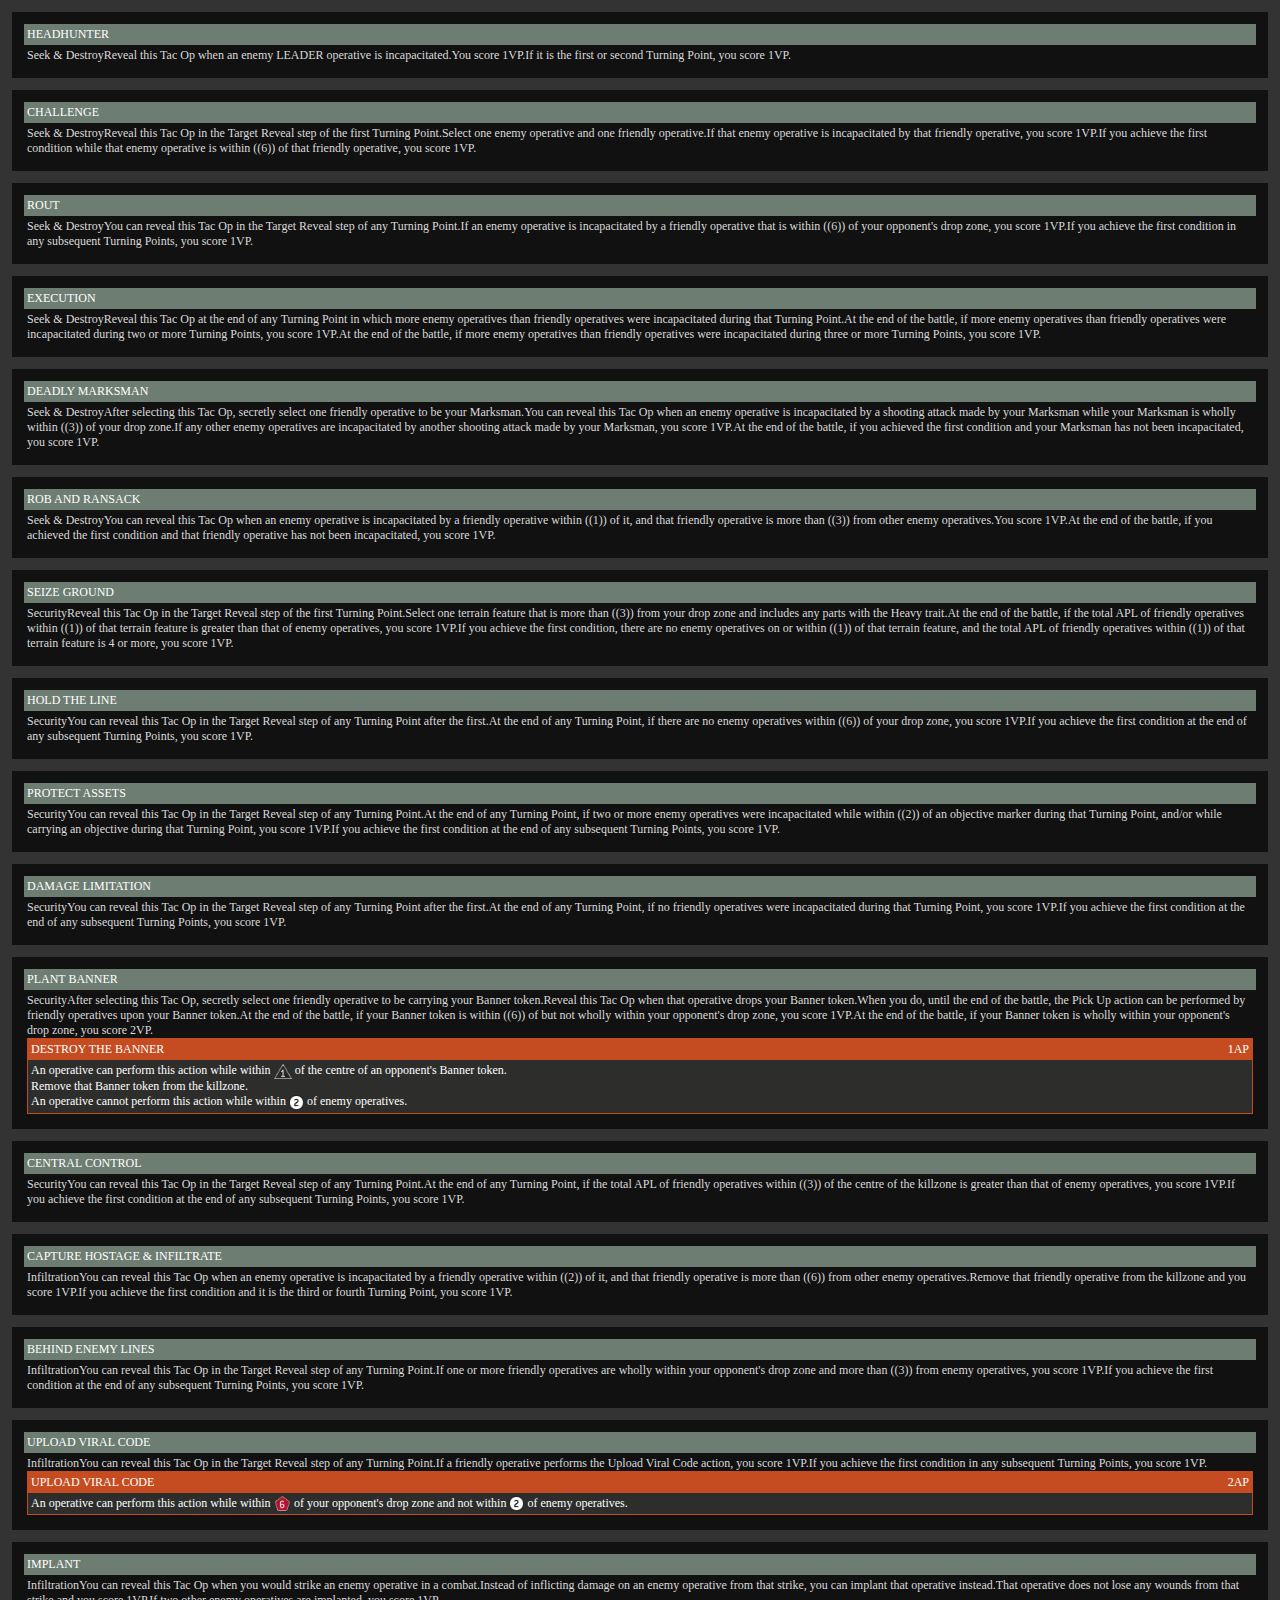
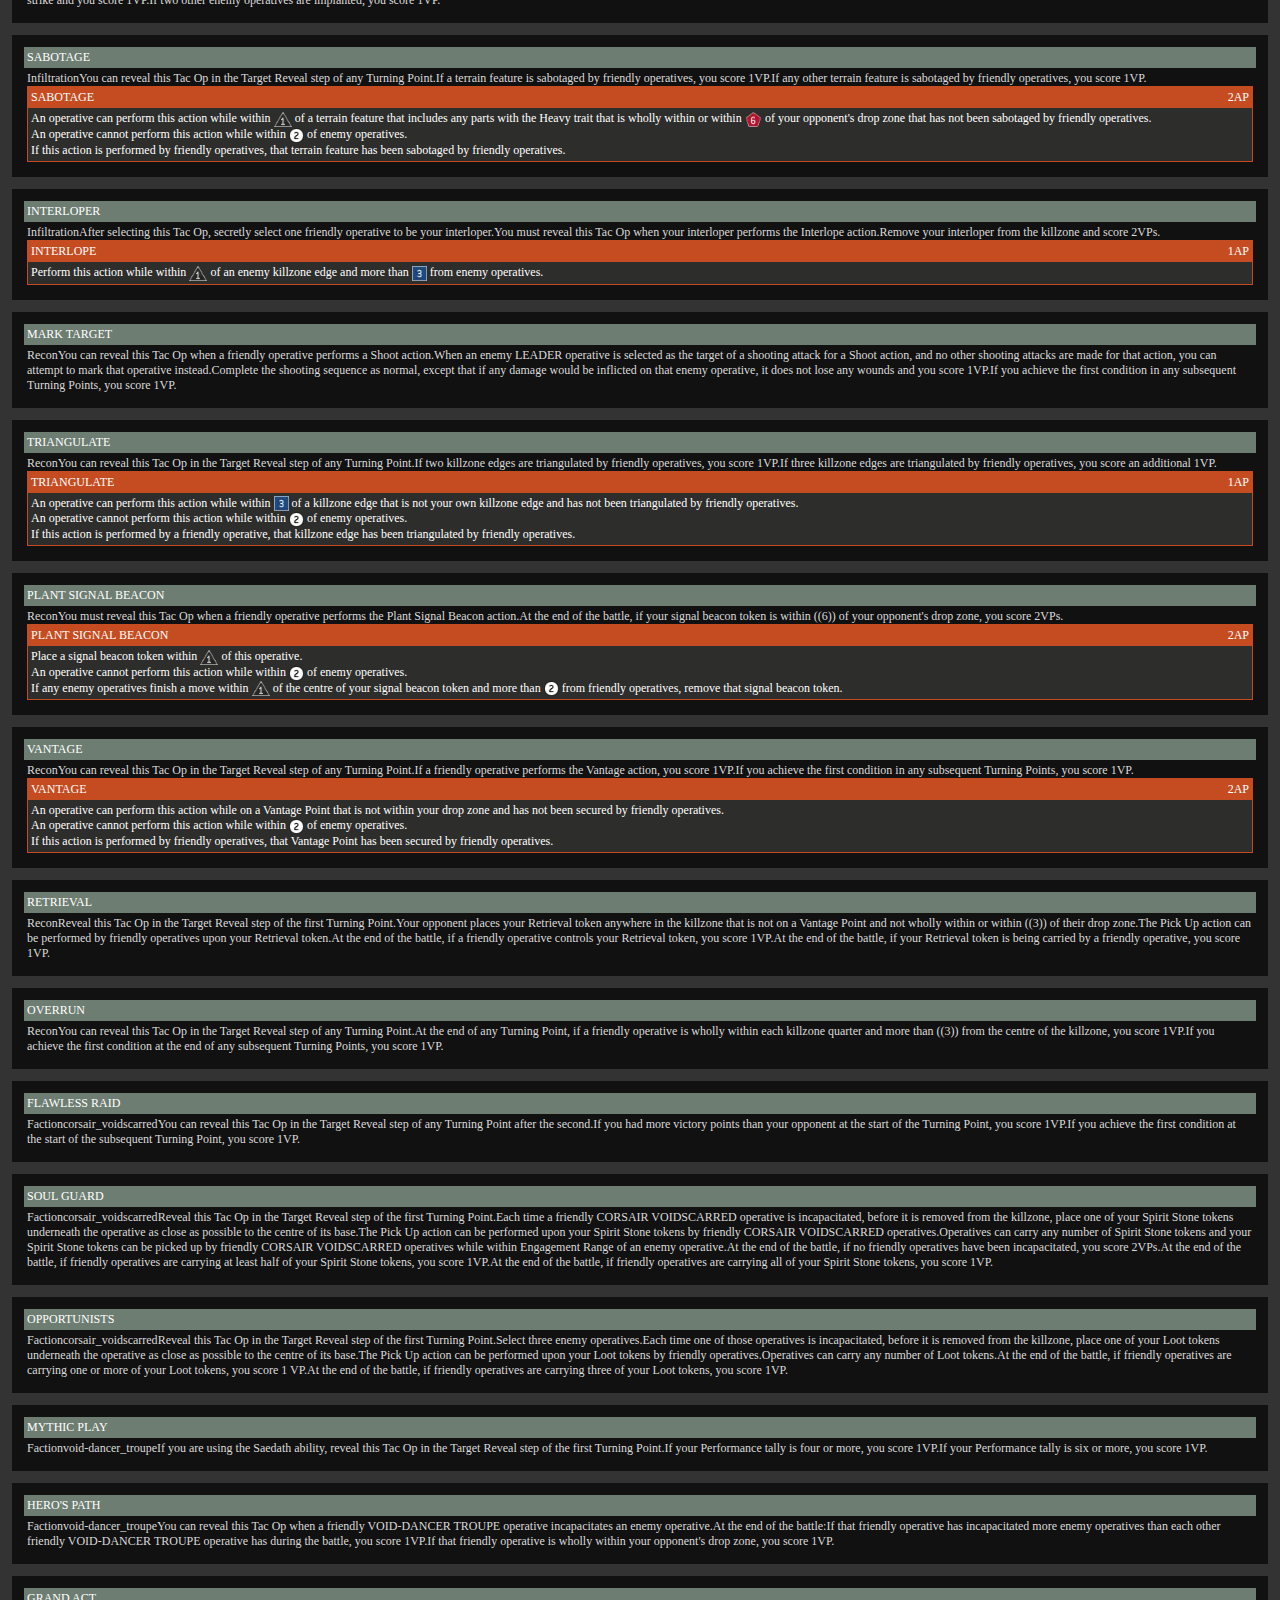
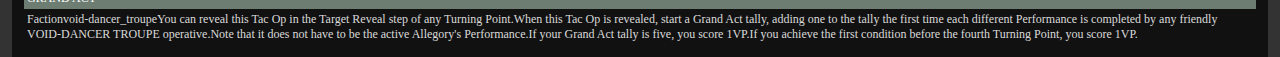
==== tacops.html @ bc1f121e "tacop 1.0.1" ====
<!DOCTYPE html>
<html>
<head>
    <meta http-equiv="Pragma" content="no-cache" />
    <meta http-equiv="Cache-Control" content="no-cache" />
    <meta charset="UTF-8" />
    <meta name="viewport" content="width=device-width, initial-scale=1.0" />
    <meta name="author" content="Enrico Beccalli" />
    <meta property="title" content="Kill Team - TacOps" />
    <meta property="description" content="" />
    <!-- Open Graph -->
    <meta property="og:type" content="website" />
    <meta property="og:url" content="https://haimirikja.altervista.org/killteam/tacops/" />
    <meta property="og:title" content="Kill Team - TacOps" />
    <meta property="og:description" content="" />
    <meta property="og:image" content="assets/image/kill-team-banner.png" />
    <!-- Twitter -->
    <meta property="twitter:card" content="summary" />
    <meta property="twitter:url" content="https://haimirikja.altervista.org/killteam/tacops/" />
    <meta property="twitter:title" content="Kill Team - TacOps" />
    <meta property="twitter:description" content="" />
    <meta property="twitter:image" content="assets/image/kill-team-banner.png" />
    <title>KILL TEAM - TACOPS</title>
    <link rel="icon" type="image/png" href="assets/image/kill-team.png" sizes="256x256" />
    <link rel="stylesheet" type="text/css" href="style/main.css" />
    <link rel="stylesheet" type="text/css" href="style/tacops.css" />
    <script src="assets/data/tacops.json"></script>
    <script type="application/javascript" src="script/utils.js"></script>
    <script type="application/javascript" src="script/tacop.js"></script>
    <script type="application/javascript" src="script/action.js"></script>
    <script type="application/javascript" src="script/tacops.js"></script>
</head>
<body>
    <div id="Content"></div>
</body>
</html>
---- style/main.css ----
:root{
    --black: #000000;
    --white: #ffffff;
    --orange: #c54c21;
    --blue: #184a96;
    --gray: #b4bbb4;
    --light-gray: #dee2e1;
    --dark-gray: #515a5c;
    --mid-gray: #676767;
    --font: #dadada;
    --icon-size: 48px;
    --icon-size-small: 32px;
}
:root{
    --faction-generic: url('../assets/faction/generic.png');
    --faction-aeldari: url('../assets/faction/aeldari.png');
    --faction-chaos: url('../assets/faction/chaos.png');
    --faction-genestealer: url('../assets/faction/genestealer_cults.png');
    --faction-imperium: url('../assets/faction/imperium.png');
    --faction-necron: url('../assets/faction/necron.png');
    --faction-ork: url('../assets/faction/ork.png');
    --faction-spacemarines: url('../assets/faction/spacemarines.png');
    --faction-tau: url('../assets/faction/tau.png');
    --faction-tyranid: url('../assets/faction/tyranid.png');
    --faction-votann: url('../assets/faction/votann.png');
    --d6-0: url('../assets/image/d6-0.png');
    --d6-1: url('../assets/image/d6-1.png');
    --d6-2: url('../assets/image/d6-2.png');
    --d6-3: url('../assets/image/d6-3.png');
    --d6-4: url('../assets/image/d6-4.png');
    --d6-5: url('../assets/image/d6-5.png');
    --d6-6: url('../assets/image/d6-6.png');
}
*,*::before,*::after{box-sizing:border-box;min-width:0;}
html {
    font-family: 'Verdana','sans-serif';
    font-size: 12px;
    width: 100%;
    height: 100%;
}
body {
    width: 100%;
    height: 100%;
    margin: 0;
}
table{width:100%;border-collapse:collapse;}
a{text-decoration-style:dotted;color:inherit;}
input,select{font-family:inherit;}

.rotate-cw-90 {
    rotate: 90deg;
}
.inline-icon,
.inline-image{display:inline-block;max-height:1.25em;line-height:1.25em;vertical-align:middle;}
.title{text-transform:uppercase;color:var(--orange);}
.title .button{background:var(--orange);color:var(--white);border:0;}

.flex{display:flex;align-items:flex-start;}
.flex.row{flex-direction:row;}
.flex.column{flex-direction:column;}
.flex.nowrap{flex-wrap:nowrap;}
.flex.gap{gap:1em;}
.flex.stretch{align-items:stretch;}
.flex.center{align-items:center;justify-content:center;}
.flex.extendsChildren > *{flex-grow:1;}

.interactable{cursor:pointer;}
.button{
    display: inline-block;
    text-align: center;
    line-height: 1em;
    padding: 6px 12px;
    margin: 0 0.25em;
    border: 1px solid var(--dark-gray);
    border-radius: 1em;
    cursor: pointer;
    -webkit-user-select: none;
    -ms-user-select: none;
    user-select: none;
}
a.button{text-decoration:none;}
.button.orange {
    background-color: var(--orange);
    color: var(--white);
    border: 0;
}

.elevatedButton {
    display: inline-block;
    font-size: 1.5em;
    text-align: center;
    line-height: 0.75em;
    width: 1.5em;
    height: 1.5em;
    padding: 0.25em;
    border: 1px solid var(--dark-gray);
    border-radius: 50%;
    box-shadow: 1px 1px 2px 0 var(--dark-gray);
    cursor: pointer;
    -webkit-user-select: none;
    -ms-user-select: none;
    user-select: none;
}
.elevatedButton:hover{box-shadow:0 0 0 0 transparent;}
.elevatedButton:active{box-shadow:inset 1px 1px 2px 0 var(--dark-gray);}

.textAsInput {
    width: 100%;
    min-height: calc(1em + 0.25em * 2 + 1px * 2);
    background-color: var(--white);
    padding: 0.25em 0.5em;
    line-height: 1em;
    border: 1px solid var(--black);
}
.textAsInput.textarea{
    min-height: calc(calc(1em + 0.25em * 2) * 3 + 1px * 2);
}
.numberIconAsInput {
    width: 3em;
    height: 3em;
    padding: 1em;
    line-height: 1em;
    border: 1px solid var(--black);
}

.toggle-show,.toggle-hide{position:relative;padding-right:3em;cursor:pointer;}
.toggle-show::before {
    content: "▲";
    display: block;
    position: absolute;
    top: 50%;
    right: 0;
    translate: -1em -50%;
    color: inherit;
}
.toggle-hide::before {
    content: "▼";
    display: block;
    position: absolute;
    top: 50%;
    right: 0;
    translate: -1em -50%;
    color: inherit;
}
---- style/tacops.css ----
:root{
	--card-ratio: calc(3.5 / 2.5);
	--card-width: 2.5in;
	--card-white: #dadada;
	--card-light-black: #191b1c;
	--card-dark-gray: #2d2d2b;
	--card-gray: #6d7d72;
	--card-orange: #c54c21;
	--card-title-background: linear-gradient(225deg, transparent 4px, var(--card-gray) 0);
}
*,*::before,*::after{box-sizing:border-box;}
html{font-family:Verdana;font-size:12px;}
body{margin:0;padding:0;background:#333;}
.flex{display:flex;}
.flex.flex-row{flex-direction:row;flex-wrap:nowrap;}
.flex.space-between{justify-content:space-between;}
img.inline-icon{display:inline-block;vertical-align:middle;height:1.25em;}
.button{cursor:pointer;}

.SpecOp{background:#36433c;color:var(--card-white);margin:1em;padding:1em;}
.SpecOp .title{border:2px solid var(--card-orange);padding:0.25em;}
.SpecOp .content{padding:0.5em 0;}
.SpecOp .content .description{font-style:italic;padding-bottom:0.25em;}
.SpecOp .content .title{border:0;background:#647869;}
.SpecOp .content .content{padding:0.25em;}
.SpecOp ul {list-style:none;padding:0 1.5em;}
.SpecOp ul li::before {
	content: "\2022";
	color: var(--card-orange);
	font-weight: bold;
	display: inline-block;
	width: 1em;
	margin-left: -0.5em;
	margin-right: 0.5em;
}
.SpecOp a{text-decoration:none;color:inherit;border-bottom:1px dashed var(--card-white);}

.legend {
	display: flex;
	flex-direction: row;
	flex-wrap: nowrap;
	padding: 1em;
	gap: 0.5em;
}
.category-legend {
	display: block;
	background: var(--card-light-black);
	color: var(--card-white);
	border: 1px solid var(--card-orange);
	padding: 0.5em 0.5em;
	cursor: pointer;
}
.category-legend.button {
	background: var(--card-orange);
}

.tacop {
	position: relative;
	background-color: #111;
	color: var(--card-white);
	margin: 1em;
	padding: 1em;
}
.tacop.hide{display:none;}
.tacop .title{background-color:var(--card-gray);color:#fff;padding:0.25em;}
.tacop .content{padding:0.25em;}
.tacop ul {list-style:none;padding:0 1.5em;}
.tacop ul li::before {
	content: "\2022";
	color: var(--card-orange);
	font-weight: bold;
	display: inline-block;
	width: 1em;
	margin-left: -0.5em;
	margin-right: 0.5em;
}
.tacop .action{border:1px solid var(--card-orange);background-color:var(--card-dark-gray);color:#fff;}
.tacop .action .title{background-color:var(--card-orange);}
.tacop .button {
	width: 1.25em;
	height: 1.25em;
	text-align: center;
	line-height: 1em;
	background: var(--card-light-black);
	border: 1px solid #ccc;
	border-radius: 1em;
}
.tacop.inactive::before {
	content: "";
	position: absolute;
	top: 0;
	left: 0;
	width: 100%;
	height: 100%;
	display: block;
	background: repeating-linear-gradient(-45deg, rgba(255,255,255,0.25), rgba(255,255,255,0.25) 1em, rgba(0,0,0,0.25) 1em, rgba(0,0,0,0.25) 2em);
}


.card {
	display: inline-block;
	width: var(--card-width);
	min-height: calc(var(--card-width) * var(--card-ratio));
	background: var(--card-light-black);
	color: var(--card-white);
	border: 1px solid #000;
	border-radius: 0.15in;
	font-size: 10px;
	vertical-align: top;
	padding: 1em;
	margin: 1em;
}
.card.selectable{cursor:pointer;}
/*
.card h1{margin:0;}
.card .title {
	padding: 2px 3px;
	background: var(--card-title-background);
	color: #fff;
	font-size: 1.1em;
	font-weight: bold;
}
.card .category {
	font-style: italic;
	font-weight: bold;
}
.card .action{border:1px solid var(--card-orange);}
.card .action .title{background: var(--card-orange);}
.card .action .content{padding:1em;}
*/
.board {
	padding: 1em;
}
.board.hidden{display:none;}
.context-title {
	padding: 0 10px;
	color: var(--card-orange);
	text-transform: uppercase;
}
.board .btn{
	display: inline-block;
	font-size: 12px;
    line-height: 1em;
    vertical-align: middle;
    background: var(--card-orange);
    color: var(--card-white);
    padding: 6px;
	margin: 0 6px;
    border-radius: 6px;
    cursor: pointer;
}
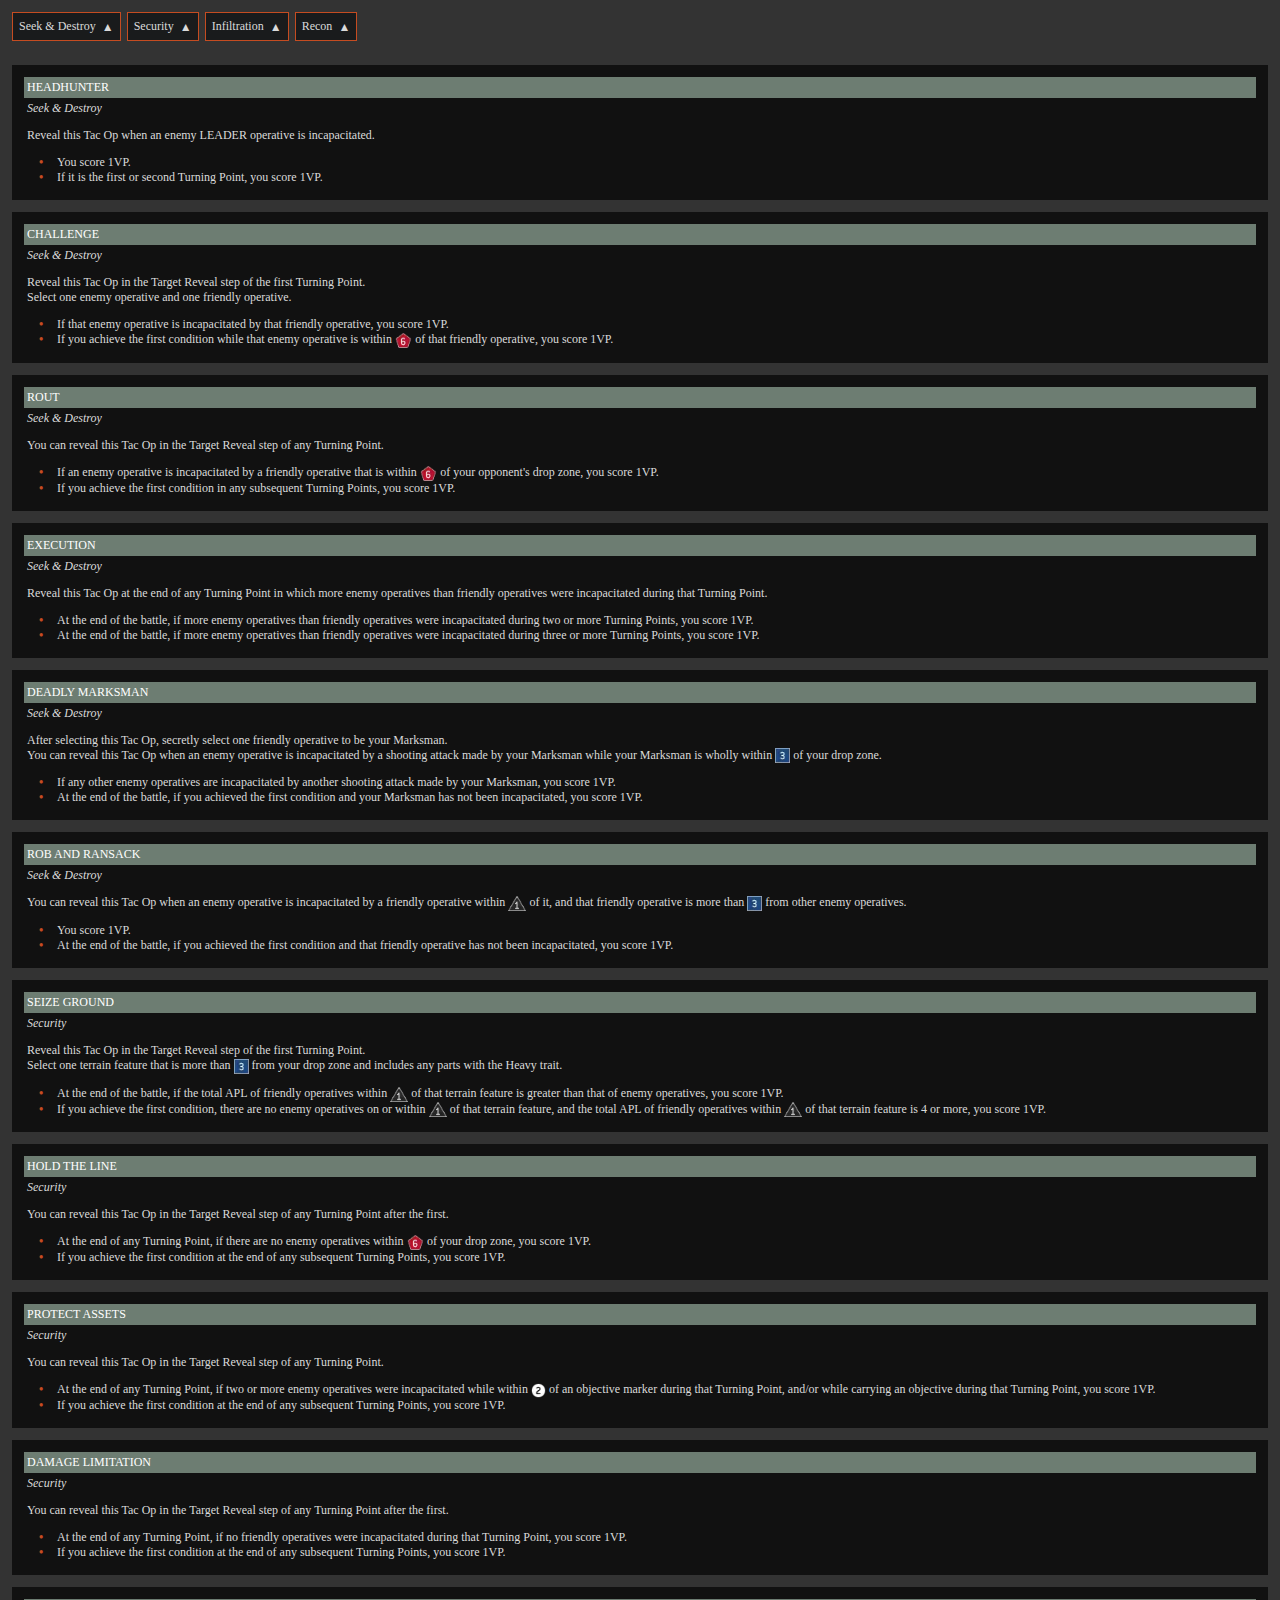
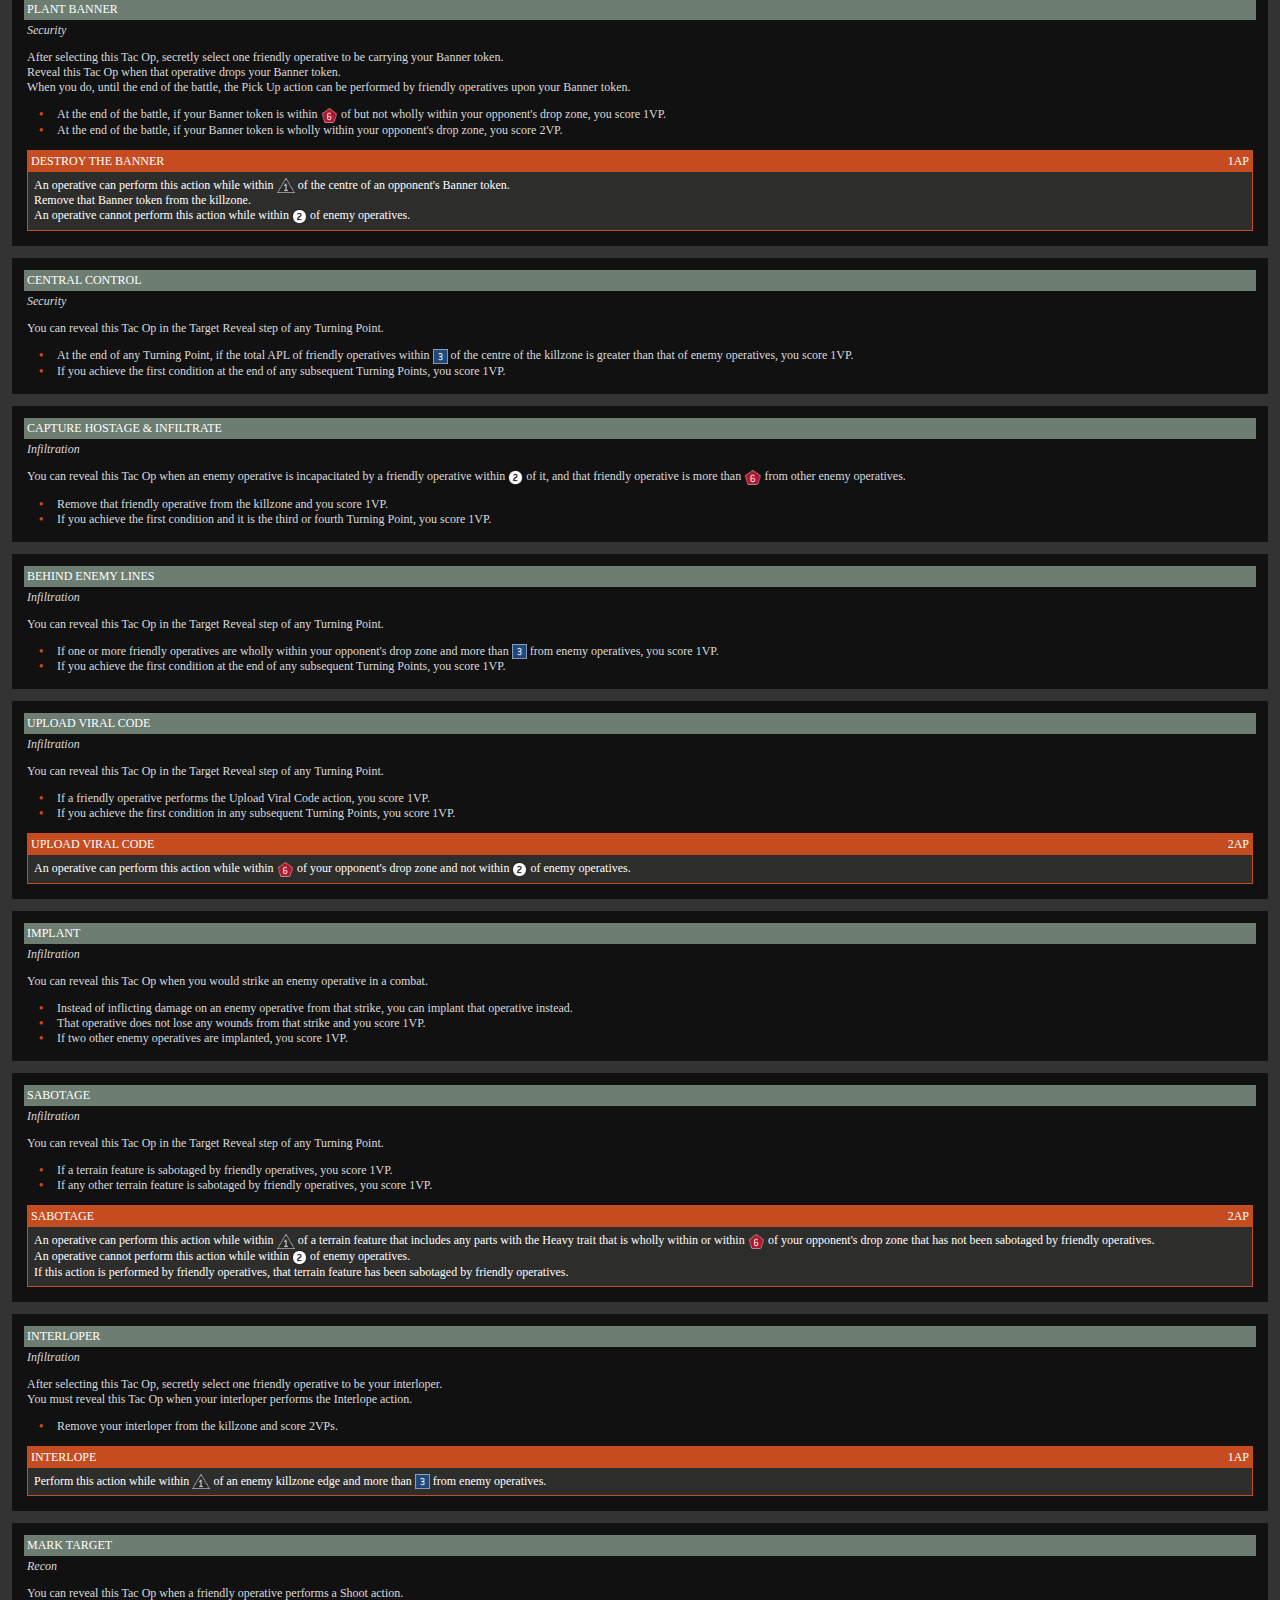
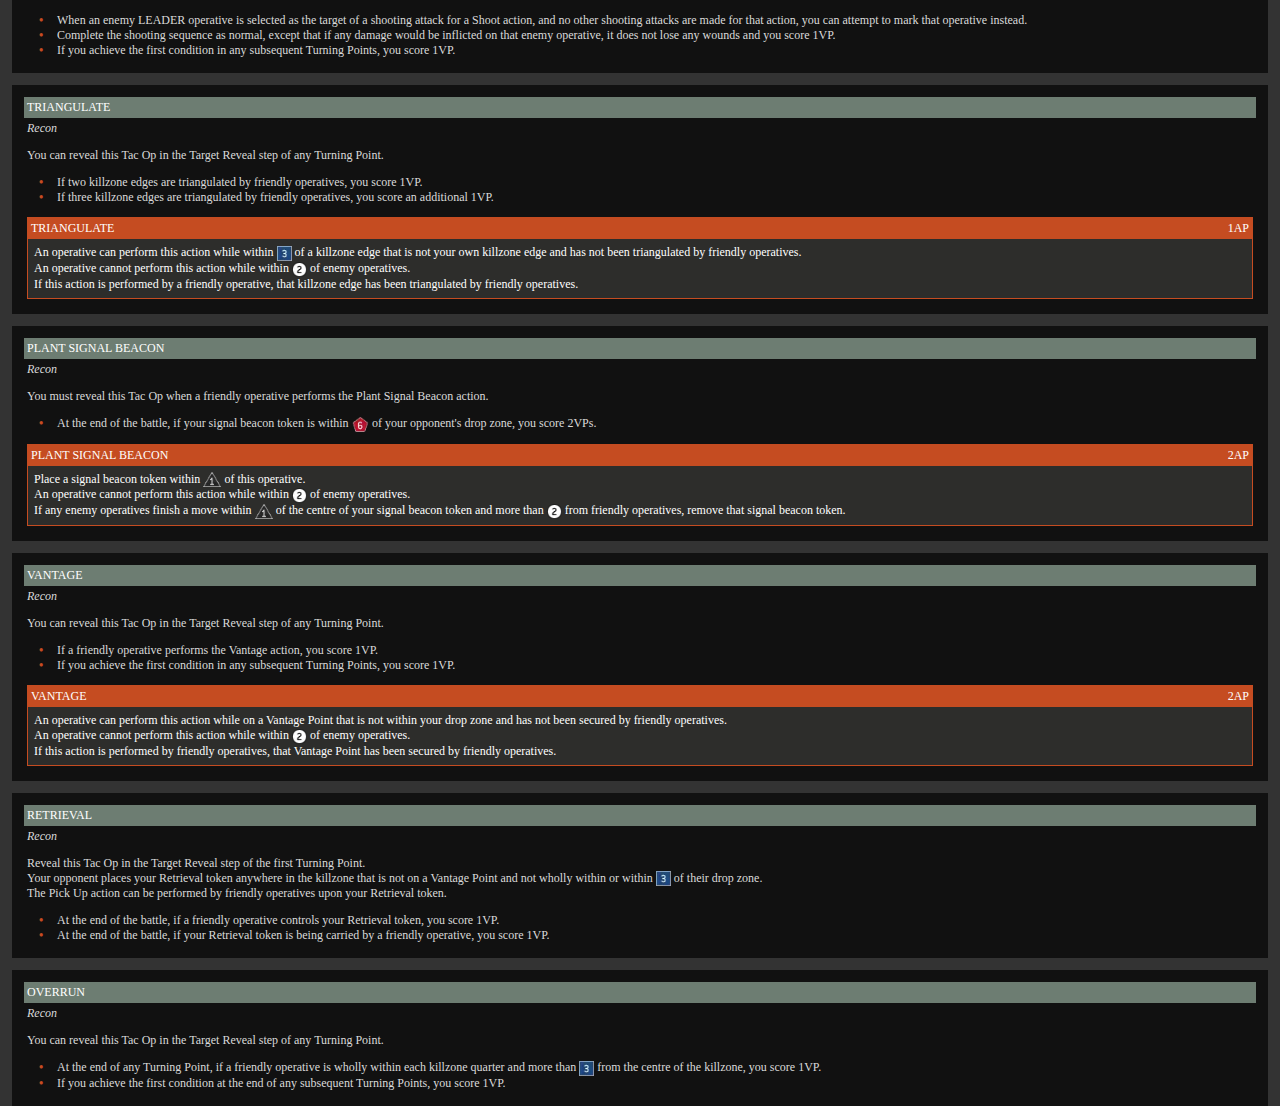
==== commit 2632a5b6: "tacops 1.2" ====
--- a/tacops.html
+++ b/tacops.html
@@ -28,7 +28,7 @@
     <script type="application/javascript" src="script/utils.js"></script>
     <script type="application/javascript" src="script/tacop.js"></script>
     <script type="application/javascript" src="script/action.js"></script>
-    <script type="application/javascript" src="script/tacops.js"></script>
+    <script type="application/javascript" src="script/tacops_manager.js"></script>
 </head>
 <body>
     <div id="Content"></div>
--- a/style/main.css
+++ b/style/main.css
@@ -59,6 +59,7 @@
 .flex.row{flex-direction:row;}
 .flex.column{flex-direction:column;}
 .flex.nowrap{flex-wrap:nowrap;}
+.flex.space-between{justify-content:space-between;}
 .flex.gap{gap:1em;}
 .flex.stretch{align-items:stretch;}
 .flex.center{align-items:center;justify-content:center;}
@@ -123,22 +124,15 @@
     border: 1px solid var(--black);
 }
 
-.toggle-show,.toggle-hide{position:relative;padding-right:3em;cursor:pointer;}
-.toggle-show::before {
-    content: "▲";
+.toggle-show,.toggle-hide{position:relative;padding-right:2em !important;cursor:pointer;}
+.toggle-show::before{content:"▼";}
+.toggle-hide::before{content:"▲";}
+.toggle-show::before,
+.toggle-hide::before {    
     display: block;
     position: absolute;
     top: 50%;
     right: 0;
-    translate: -1em -50%;
+    translate: -0.5em -50%;
     color: inherit;
 }
-.toggle-hide::before {
-    content: "▼";
-    display: block;
-    position: absolute;
-    top: 50%;
-    right: 0;
-    translate: -1em -50%;
-    color: inherit;
-}
--- a/style/tacops.css
+++ b/style/tacops.css
@@ -11,12 +11,8 @@
 *,*::before,*::after{box-sizing:border-box;}
 html{font-family:Verdana;font-size:12px;}
 body{margin:0;padding:0;background:#333;}
-.flex{display:flex;}
-.flex.flex-row{flex-direction:row;flex-wrap:nowrap;}
-.flex.space-between{justify-content:space-between;}
-img.inline-icon{display:inline-block;vertical-align:middle;height:1.25em;}
-.button{cursor:pointer;}
 
+/* 
 .SpecOp{background:#36433c;color:var(--card-white);margin:1em;padding:1em;}
 .SpecOp .title{border:2px solid var(--card-orange);padding:0.25em;}
 .SpecOp .content{padding:0.5em 0;}
@@ -33,7 +29,9 @@
 	margin-left: -0.5em;
 	margin-right: 0.5em;
 }
-.SpecOp a{text-decoration:none;color:inherit;border-bottom:1px dashed var(--card-white);}
+.SpecOp a{text-decoration:none;color:inherit;border-bottom:1px dashed var(--card-white);} */
+
+.category-legend.toggle-show{opacity:0.5;}
 
 .legend {
 	display: flex;
@@ -63,8 +61,14 @@
 }
 .tacop.hide{display:none;}
 .tacop .title{background-color:var(--card-gray);color:#fff;padding:0.25em;}
-.tacop .content{padding:0.25em;}
-.tacop ul {list-style:none;padding:0 1.5em;}
+.tacop > .content {
+	padding: 0.25em;
+	display: flex;
+	flex-direction: column;
+	flex-wrap: nowrap;
+	gap: 1em;
+}
+.tacop ul {list-style:none;padding:0 1.5em;margin:0;}
 .tacop ul li::before {
 	content: "\2022";
 	color: var(--card-orange);
@@ -74,8 +78,15 @@
 	margin-left: -0.5em;
 	margin-right: 0.5em;
 }
-.tacop .action{border:1px solid var(--card-orange);background-color:var(--card-dark-gray);color:#fff;}
+.tacop .action {
+	border: 1px solid var(--card-orange);
+	background-color: var(--card-dark-gray);
+	color: #fff;
+}
 .tacop .action .title{background-color:var(--card-orange);}
+.tacop .action .content {
+	padding: 0.5em;
+}
 .tacop .button {
 	width: 1.25em;
 	height: 1.25em;
@@ -95,7 +106,6 @@
 	display: block;
 	background: repeating-linear-gradient(-45deg, rgba(255,255,255,0.25), rgba(255,255,255,0.25) 1em, rgba(0,0,0,0.25) 1em, rgba(0,0,0,0.25) 2em);
 }
-
 
 .card {
 	display: inline-block;
